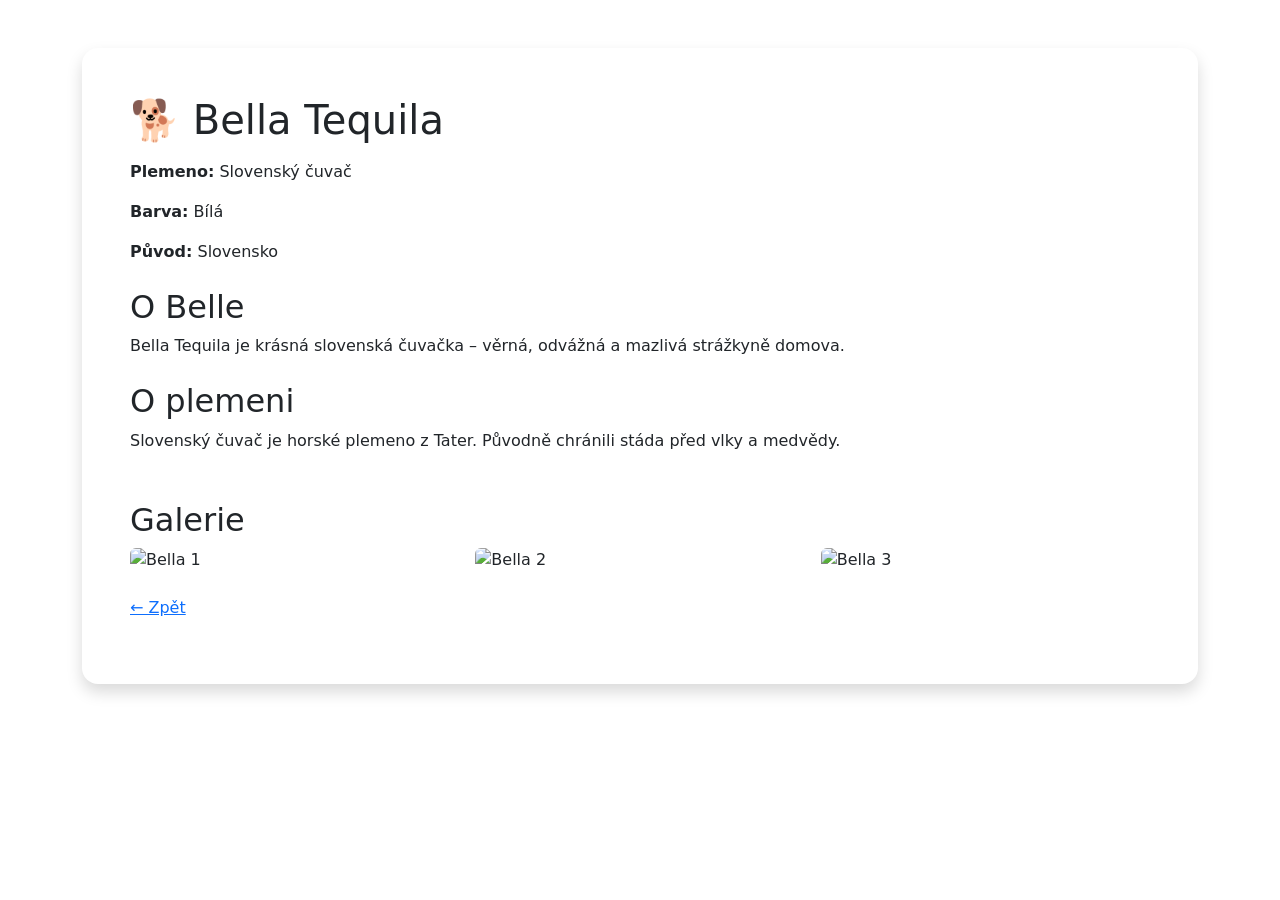
==== bootstrap.html @ ad112e80 "Rename bootstrap to bootstrap.html" ====
<!DOCTYPE html>
<html lang="cs">
<head>
    <meta charset="UTF-8">
    <meta name="viewport" content="width=device-width, initial-scale=1.0">
    <title>Bella Tequila</title>
    <link href="https://cdn.jsdelivr.net/npm/bootstrap@5.3.2/dist/css/bootstrap.min.css" rel="stylesheet">
    <style>
        body {
            background-image: url('TVOJE-POZADI.jpg');
            background-size: cover;
            background-position: center;
            background-attachment: fixed;
            min-height: 100vh;
        }
    </style>
</head>
<body>

    <div class="container py-5">
        <div class="bg-white rounded-4 shadow p-4 p-md-5">
            
            <h1 class="mb-3">🐕 Bella Tequila</h1>
            <p><strong>Plemeno:</strong> Slovenský čuvač</p>
            <p><strong>Barva:</strong> Bílá</p>
            <p><strong>Původ:</strong> Slovensko</p>

            <h2 class="mt-4">O Belle</h2>
            <p>Bella Tequila je krásná slovenská čuvačka – věrná, odvážná a mazlivá strážkyně domova.</p>

            <h2 class="mt-4">O plemeni</h2>
            <p>Slovenský čuvač je horské plemeno z Tater. Původně chránili stáda před vlky a medvědy.</p>

            <h2 class="mt-5">Galerie</h2>
            <div class="row g-3">
                <div class="col-md-4">
                    <img src="bella1.jpg" alt="Bella 1" class="img-fluid rounded">
                </div>
                <div class="col-md-4">
                    <img src="bella2.jpg" alt="Bella 2" class="img-fluid rounded">
                </div>
                <div class="col-md-4">
                    <img src="bella3.jpg" alt="Bella 3" class="img-fluid rounded">
                </div>
            </div>

            <p class="mt-4"><a href="index.html">← Zpět</a></p>

        </div>
    </div>

</body>
</html>
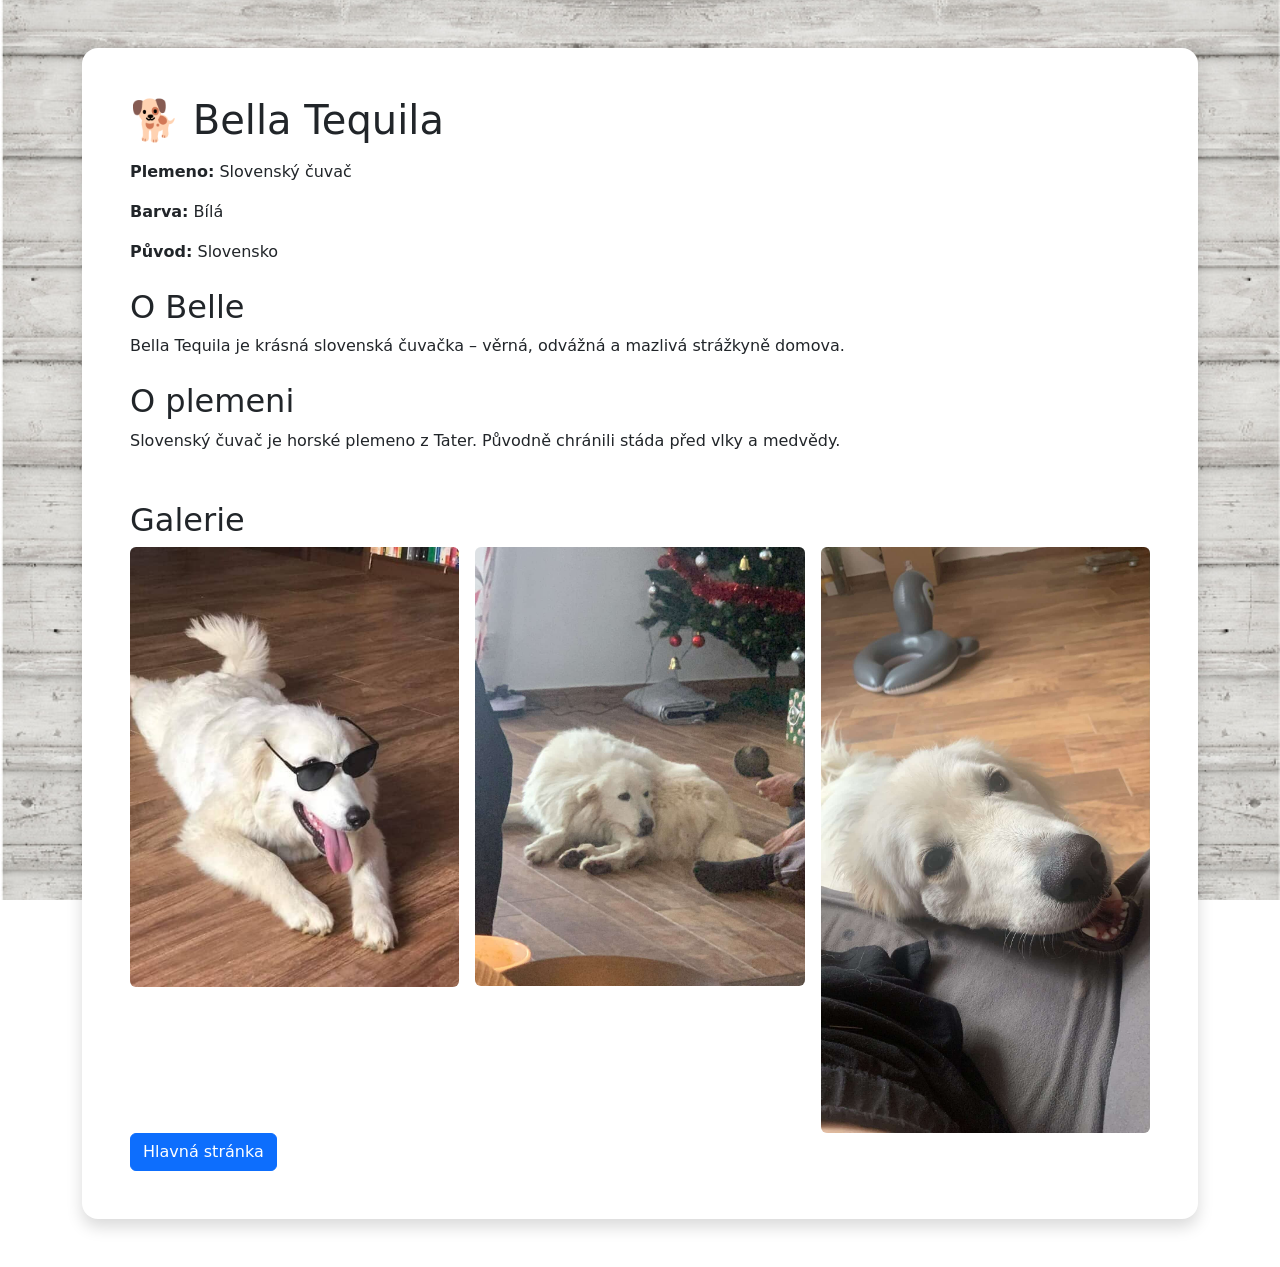
==== commit b73ff4f2: "Update bootstrap.html" ====
--- a/bootstrap.html
+++ b/bootstrap.html
@@ -44,7 +44,7 @@
                 </div>
             </div>
 
-            <p class="mt-4"><a href="index.html">← Zpět</a></p>
+            <a href="index.html" class="btn btn-primary">Hlavná stránka</a>
 
         </div>
     </div>
